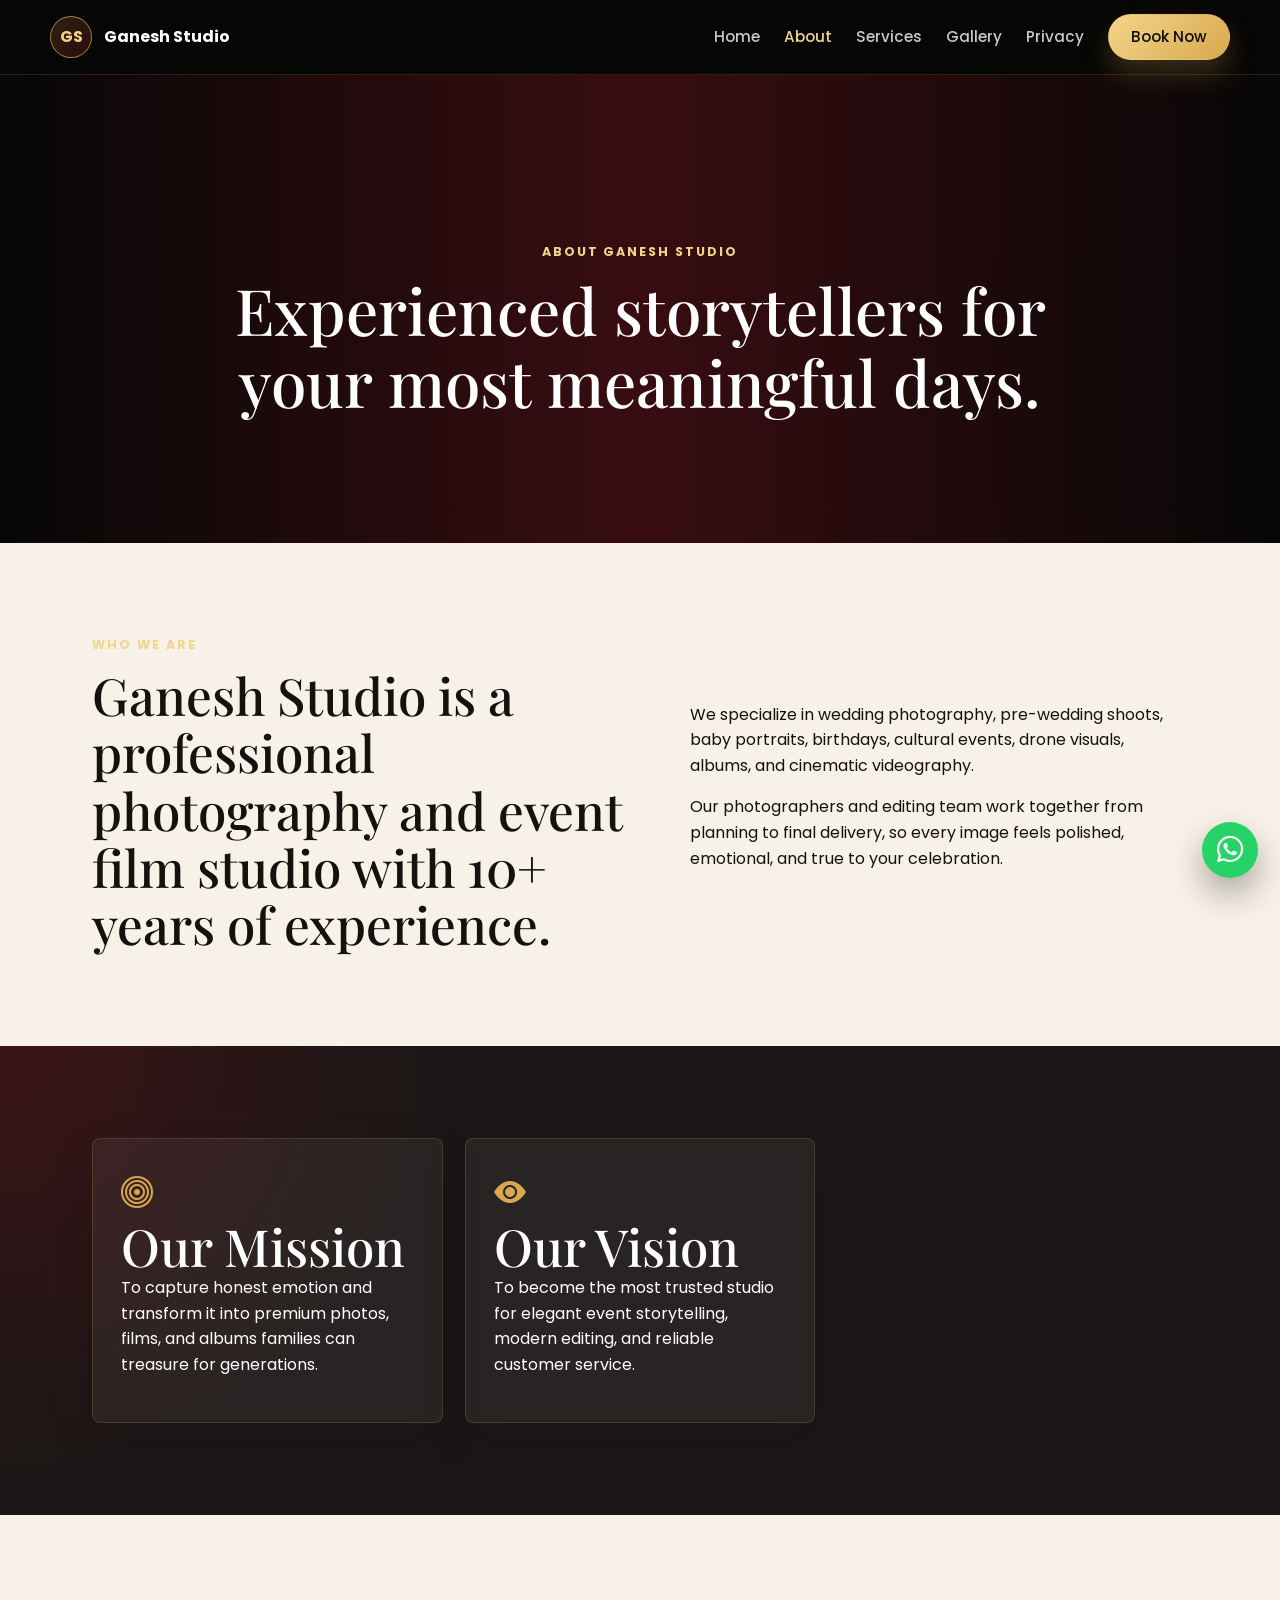
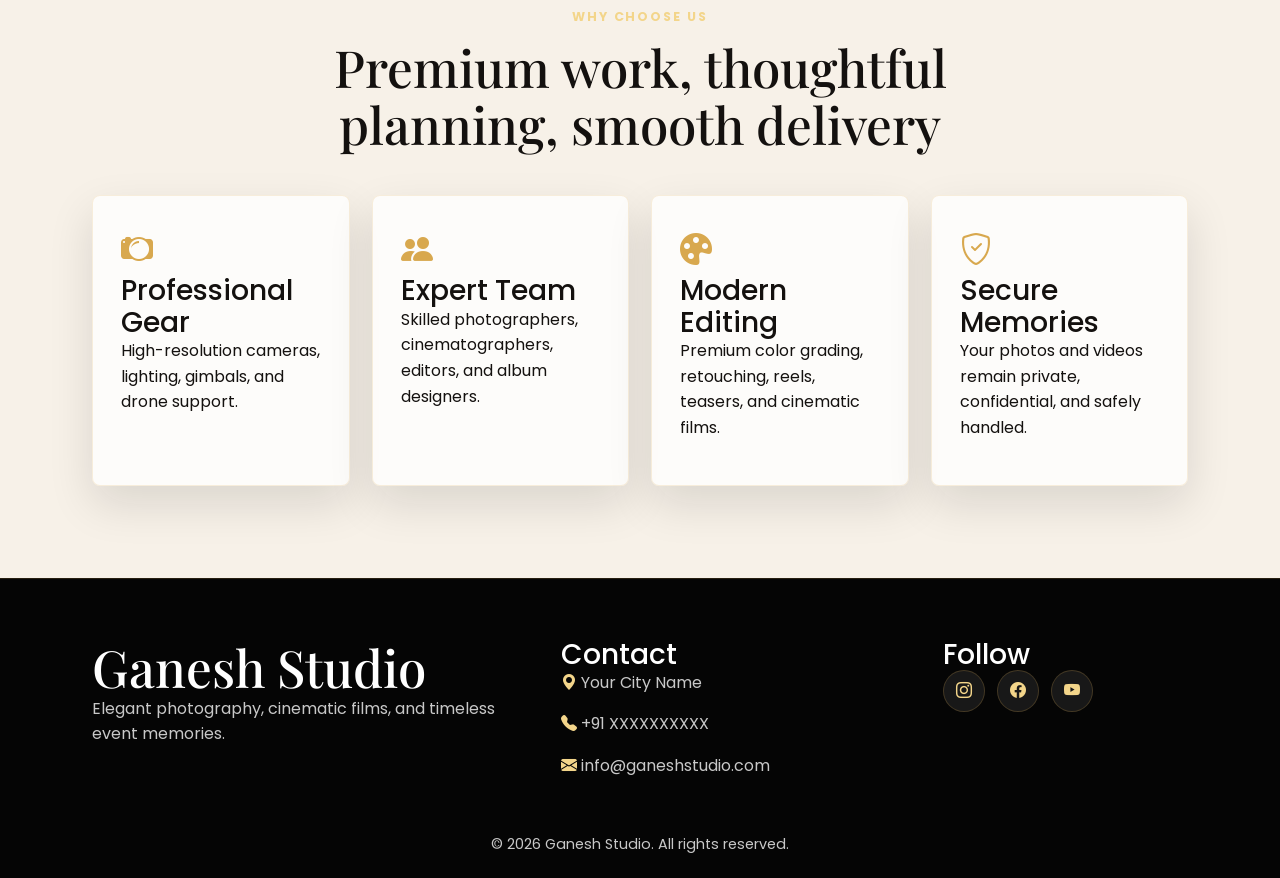
==== about.html @ 565bad9d "hgfdsa" ====
<!DOCTYPE html>
<html lang="en">
<head>
  <meta charset="UTF-8">
  <meta name="viewport" content="width=device-width, initial-scale=1.0">
  <meta name="description" content="Learn about Ganesh Studio, our experienced photographers, editing team, mission, vision, and premium event photography approach.">
  <title>About Us | Ganesh Studio</title>
  <link rel="preconnect" href="https://fonts.googleapis.com">
  <link rel="preconnect" href="https://fonts.gstatic.com" crossorigin>
  <link href="https://fonts.googleapis.com/css2?family=Playfair+Display:wght@600;700&family=Poppins:wght@300;400;500;600;700&display=swap" rel="stylesheet">
  <link href="https://cdn.jsdelivr.net/npm/bootstrap@5.3.3/dist/css/bootstrap.min.css" rel="stylesheet">
  <link rel="stylesheet" href="https://cdn.jsdelivr.net/npm/bootstrap-icons@1.11.3/font/bootstrap-icons.min.css">
  <link rel="stylesheet" href="style.css">
</head>
<body>
  <header class="site-header">
    <nav class="navbar" aria-label="Main navigation">
      <a class="brand" href="index.html"><span class="brand-mark">GS</span><span>Ganesh Studio</span></a>
      <button class="nav-toggle" type="button" aria-label="Open menu" aria-expanded="false"><span></span><span></span><span></span></button>
      <div class="nav-links">
        <a href="index.html">Home</a><a href="about.html" class="active">About</a><a href="services.html">Services</a><a href="gallery.html">Gallery</a><a href="privacy.html">Privacy</a><a href="services.html#booking" class="nav-cta">Book Now</a>
      </div>
    </nav>
  </header>

  <main>
    <section class="page-hero about-hero">
      <div class="hero-overlay"></div>
      <div class="container page-hero-content reveal">
        <p class="eyebrow">About Ganesh Studio</p>
        <h1>Experienced storytellers for your most meaningful days.</h1>
      </div>
    </section>

    <section class="section">
      <div class="container split">
        <div class="reveal">
          <p class="eyebrow">Who We Are</p>
          <h2>Ganesh Studio is a professional photography and event film studio with 10+ years of experience.</h2>
        </div>
        <div class="text-stack reveal">
          <p>We specialize in wedding photography, pre-wedding shoots, baby portraits, birthdays, cultural events, drone visuals, albums, and cinematic videography.</p>
          <p>Our photographers and editing team work together from planning to final delivery, so every image feels polished, emotional, and true to your celebration.</p>
        </div>
      </div>
    </section>

    <section class="section dark-section">
      <div class="container mission-grid">
        <article class="info-panel reveal">
          <i class="bi bi-bullseye"></i>
          <h2>Our Mission</h2>
          <p>To capture honest emotion and transform it into premium photos, films, and albums families can treasure for generations.</p>
        </article>
        <article class="info-panel reveal">
          <i class="bi bi-eye-fill"></i>
          <h2>Our Vision</h2>
          <p>To become the most trusted studio for elegant event storytelling, modern editing, and reliable customer service.</p>
        </article>
      </div>
    </section>

    <section class="section">
      <div class="container">
        <div class="section-heading reveal">
          <p class="eyebrow">Why Choose Us</p>
          <h2>Premium work, thoughtful planning, smooth delivery</h2>
        </div>
        <div class="why-grid">
          <div class="why-card reveal"><i class="bi bi-camera2"></i><h3>Professional Gear</h3><p>High-resolution cameras, lighting, gimbals, and drone support.</p></div>
          <div class="why-card reveal"><i class="bi bi-people-fill"></i><h3>Expert Team</h3><p>Skilled photographers, cinematographers, editors, and album designers.</p></div>
          <div class="why-card reveal"><i class="bi bi-palette-fill"></i><h3>Modern Editing</h3><p>Premium color grading, retouching, reels, teasers, and cinematic films.</p></div>
          <div class="why-card reveal"><i class="bi bi-shield-check"></i><h3>Secure Memories</h3><p>Your photos and videos remain private, confidential, and safely handled.</p></div>
        </div>
      </div>
    </section>
  </main>

  <footer class="footer">
    <div class="container footer-grid"><div><h2>Ganesh Studio</h2><p>Elegant photography, cinematic films, and timeless event memories.</p></div><div><h3>Contact</h3><p><i class="bi bi-geo-alt-fill"></i> Your City Name</p><p><i class="bi bi-telephone-fill"></i> +91 XXXXXXXXXX</p><p><i class="bi bi-envelope-fill"></i> info@ganeshstudio.com</p></div><div><h3>Follow</h3><div class="socials"><a href="#" aria-label="Instagram"><i class="bi bi-instagram"></i></a><a href="#" aria-label="Facebook"><i class="bi bi-facebook"></i></a><a href="#" aria-label="YouTube"><i class="bi bi-youtube"></i></a></div></div></div>
    <p class="copyright">© 2026 Ganesh Studio. All rights reserved.</p>
  </footer>
  <a class="whatsapp" href="https://wa.me/91XXXXXXXXXX" aria-label="Contact Ganesh Studio on WhatsApp"><i class="bi bi-whatsapp"></i></a>
  <script src="script.js"></script>
</body>
</html>
---- style.css ----
:root {
  --black: #070707;
  --ink: #14110f;
  --charcoal: #1b1716;
  --red: #5c1118;
  --red-soft: #8b1f2b;
  --gold: #d8a84e;
  --gold-light: #f3d58a;
  --white: #ffffff;
  --soft: #f7f1e8;
  --muted: #bcb2a6;
  --shadow: 0 24px 60px rgba(0, 0, 0, 0.28);
}

* { box-sizing: border-box; }

html { scroll-behavior: smooth; }

body {
  margin: 0;
  font-family: "Poppins", Arial, sans-serif;
  background: var(--black);
  color: var(--white);
  line-height: 1.6;
}

img { display: block; max-width: 100%; }
a { color: inherit; text-decoration: none; }
button, input, textarea, select { font: inherit; }

.container {
  width: min(1120px, calc(100% - 32px));
  margin: 0 auto;
}

.site-header {
  position: sticky;
  top: 0;
  z-index: 1000;
  background: rgba(7, 7, 7, 0.78);
  border-bottom: 1px solid rgba(216, 168, 78, 0.18);
  backdrop-filter: blur(18px);
}

.navbar {
  width: min(1180px, calc(100% - 32px));
  margin: 0 auto;
  min-height: 74px;
  display: flex;
  align-items: center;
  justify-content: space-between;
  gap: 24px;
}

.brand {
  display: inline-flex;
  align-items: center;
  gap: 12px;
  font-weight: 700;
  letter-spacing: 0;
}

.brand-mark {
  width: 42px;
  height: 42px;
  display: grid;
  place-items: center;
  border: 1px solid rgba(216, 168, 78, 0.7);
  border-radius: 50%;
  color: var(--gold-light);
  background: linear-gradient(135deg, rgba(216, 168, 78, 0.18), rgba(92, 17, 24, 0.45));
}

.nav-links {
  display: flex;
  align-items: center;
  gap: 24px;
}

.nav-links a {
  color: rgba(255, 255, 255, 0.78);
  font-size: 0.95rem;
  font-weight: 500;
  transition: color 0.25s ease;
}

.nav-links a:hover, .nav-links a.active { color: var(--gold-light); }

.nav-cta, .btn {
  display: inline-flex;
  align-items: center;
  justify-content: center;
  min-height: 46px;
  padding: 0 22px;
  border-radius: 999px;
  font-weight: 700;
  border: 1px solid transparent;
  cursor: pointer;
  transition: transform 0.25s ease, box-shadow 0.25s ease, background 0.25s ease;
}

.nav-links .nav-cta, .btn-primary {
  color: #120d08;
  background: linear-gradient(135deg, var(--gold-light), var(--gold));
  box-shadow: 0 14px 28px rgba(216, 168, 78, 0.24);
}

.btn-ghost {
  border-color: rgba(255, 255, 255, 0.32);
  color: var(--white);
  background: rgba(255, 255, 255, 0.08);
}

.btn:hover, .nav-cta:hover { transform: translateY(-2px); }

.nav-toggle {
  display: none;
  width: 44px;
  height: 44px;
  border: 1px solid rgba(216, 168, 78, 0.35);
  border-radius: 8px;
  background: rgba(255, 255, 255, 0.06);
}

.nav-toggle span {
  display: block;
  width: 20px;
  height: 2px;
  margin: 5px auto;
  background: var(--white);
}

.hero, .page-hero {
  position: relative;
  min-height: 92vh;
  display: grid;
  place-items: center;
  overflow: hidden;
  background-size: cover;
  background-position: center;
}

.home-hero {
  background-image: url("https://images.unsplash.com/photo-1606216794074-735e91aa2c92?auto=format&fit=crop&w=1800&q=85");
}

.about-hero { background-image: url("https://images.unsplash.com/photo-1516035069371-29a1b244cc32?auto=format&fit=crop&w=1800&q=85"); }
.services-hero { background-image: url("https://images.unsplash.com/photo-1485846234645-a62644f84728?auto=format&fit=crop&w=1800&q=85"); }
.gallery-hero { background-image: url("https://images.unsplash.com/photo-1519225421980-715cb0215aed?auto=format&fit=crop&w=1800&q=85"); }
.privacy-hero { background-image: url("https://images.unsplash.com/photo-1492691527719-9d1e07e534b4?auto=format&fit=crop&w=1800&q=85"); }

.hero-overlay {
  position: absolute;
  inset: 0;
  background: linear-gradient(90deg, rgba(7, 7, 7, 0.92), rgba(92, 17, 24, 0.58), rgba(7, 7, 7, 0.34));
}

.hero-content, .page-hero-content {
  position: relative;
  z-index: 1;
  width: min(900px, calc(100% - 32px));
  margin: 0 auto;
  text-align: center;
  padding-top: 42px;
}

.page-hero {
  min-height: 52vh;
}

.eyebrow {
  margin: 0 0 12px;
  color: var(--gold-light);
  font-size: 0.78rem;
  font-weight: 700;
  letter-spacing: 0.16em;
  text-transform: uppercase;
}

h1, h2, h3 {
  margin: 0;
  line-height: 1.12;
}

h1, h2 {
  font-family: "Playfair Display", Georgia, serif;
}

h1 {
  font-size: clamp(3.2rem, 8vw, 7.6rem);
}

.page-hero h1 {
  font-size: clamp(2.4rem, 5vw, 5rem);
}

h2 {
  font-size: clamp(2rem, 4vw, 3.5rem);
}

.hero-tagline {
  margin: 18px auto 20px;
  max-width: 720px;
  font-size: clamp(1.15rem, 2.3vw, 1.65rem);
  color: rgba(255, 255, 255, 0.9);
}

.offer {
  display: inline-flex;
  align-items: center;
  gap: 10px;
  margin: 8px 0 26px;
  padding: 12px 18px;
  border: 1px solid rgba(216, 168, 78, 0.42);
  border-radius: 999px;
  background: rgba(7, 7, 7, 0.54);
  color: var(--gold-light);
  font-weight: 700;
}

.hero-actions {
  display: flex;
  justify-content: center;
  gap: 14px;
  flex-wrap: wrap;
}

.section {
  padding: 92px 0;
  background: var(--soft);
  color: var(--ink);
}

.intro-band {
  background: linear-gradient(135deg, #fff8ed, #efe1cf);
}

.dark-section {
  background: radial-gradient(circle at top left, rgba(92, 17, 24, 0.5), transparent 32%), var(--charcoal);
  color: var(--white);
}

.split {
  display: grid;
  grid-template-columns: 1.05fr 0.95fr;
  gap: 48px;
  align-items: center;
}

.muted { color: #665d54; }
.dark-section .muted { color: rgba(255, 255, 255, 0.68); }

.section-heading {
  max-width: 760px;
  margin: 0 auto 42px;
  text-align: center;
}

.category-grid {
  display: grid;
  grid-template-columns: repeat(5, 1fr);
  gap: 18px;
}

.feature-card, .gallery-card {
  position: relative;
  min-height: 310px;
  overflow: hidden;
  border-radius: 8px;
  box-shadow: var(--shadow);
  isolation: isolate;
}

.feature-card img, .gallery-card img, .preview-grid img {
  width: 100%;
  height: 100%;
  object-fit: cover;
  transition: transform 0.55s ease, filter 0.55s ease;
}

.feature-card::after, .gallery-card::after {
  content: "";
  position: absolute;
  inset: 0;
  background: linear-gradient(180deg, transparent 25%, rgba(0, 0, 0, 0.82));
  z-index: 1;
}

.feature-card div, .gallery-card span {
  position: absolute;
  z-index: 2;
  left: 18px;
  right: 18px;
  bottom: 18px;
  color: var(--white);
}

.feature-card i {
  color: var(--gold-light);
  font-size: 1.4rem;
}

.feature-card h3 { margin-top: 8px; font-size: 1.05rem; }
.feature-card:hover img, .gallery-card:hover img, .preview-grid img:hover { transform: scale(1.08); filter: saturate(1.12); }

.preview-grid {
  display: grid;
  grid-template-columns: repeat(4, 1fr);
  gap: 16px;
  margin-bottom: 34px;
}

.preview-grid img {
  height: 310px;
  border-radius: 8px;
  box-shadow: var(--shadow);
}

.center { text-align: center; }

.testimonial-grid, .why-grid, .mission-grid, .pricing-grid {
  display: grid;
  grid-template-columns: repeat(3, 1fr);
  gap: 22px;
}

.testimonial, .why-card, .info-panel, .price-card, .service-item, .contact-form, .policy-content {
  border: 1px solid rgba(216, 168, 78, 0.18);
  border-radius: 8px;
  background: rgba(255, 255, 255, 0.78);
  box-shadow: 0 18px 45px rgba(20, 17, 15, 0.12);
}

.testimonial, .why-card, .info-panel, .price-card, .service-item {
  padding: 28px;
}

.testimonial strong, .testimonial span { display: block; }
.testimonial strong { color: var(--red); }
.testimonial span { color: #73675d; font-size: 0.9rem; }

.cta-section {
  padding: 78px 0;
  background: linear-gradient(135deg, var(--red), #1a080a);
}

.cta-wrap {
  display: flex;
  align-items: center;
  justify-content: space-between;
  gap: 28px;
}

.cta-wrap p { max-width: 650px; color: rgba(255, 255, 255, 0.78); }

.text-stack p:first-child { margin-top: 0; }
.info-panel { background: rgba(255, 255, 255, 0.06); }
.info-panel i, .why-card i, .service-item i { color: var(--gold); font-size: 2rem; }

.why-grid { grid-template-columns: repeat(4, 1fr); }

.service-list {
  display: grid;
  grid-template-columns: repeat(3, 1fr);
  gap: 22px;
}

.price-card {
  position: relative;
  background: rgba(255, 255, 255, 0.08);
  color: var(--white);
}

.price-card.featured {
  transform: translateY(-12px);
  border-color: rgba(216, 168, 78, 0.62);
}

.price { color: var(--gold-light); font-size: 2.2rem; font-weight: 800; margin: 18px 0 10px; }
.price-card ul { padding-left: 20px; color: rgba(255, 255, 255, 0.78); }
.badge { position: absolute; top: 18px; right: 18px; color: #170f09; background: var(--gold-light); border-radius: 999px; padding: 5px 12px; font-size: 0.75rem; font-weight: 800; }

.contact-layout {
  display: grid;
  grid-template-columns: 0.95fr 1.05fr;
  gap: 38px;
}

.map-wrap {
  margin-top: 28px;
  overflow: hidden;
  border-radius: 8px;
  box-shadow: var(--shadow);
  aspect-ratio: 16 / 10;
}

.map-wrap iframe { width: 100%; height: 100%; border: 0; }

.contact-form {
  padding: 28px;
  display: grid;
  gap: 16px;
}

.contact-form label {
  display: grid;
  gap: 7px;
  color: #3a312b;
  font-weight: 700;
}

.contact-form input, .contact-form textarea, .contact-form select {
  width: 100%;
  border: 1px solid rgba(20, 17, 15, 0.14);
  border-radius: 8px;
  padding: 13px 14px;
  background: #fffdf9;
  color: var(--ink);
  outline: none;
}

.contact-form input:focus, .contact-form textarea:focus, .contact-form select:focus {
  border-color: var(--gold);
  box-shadow: 0 0 0 4px rgba(216, 168, 78, 0.15);
}

.contact-form .error {
  border-color: #b32835;
}

.form-status {
  margin: 0;
  color: var(--red);
  font-weight: 700;
}

.filter-bar {
  display: flex;
  justify-content: center;
  gap: 12px;
  flex-wrap: wrap;
  margin-bottom: 36px;
}

.filter-btn {
  border: 1px solid rgba(92, 17, 24, 0.18);
  border-radius: 999px;
  padding: 10px 18px;
  color: var(--ink);
  background: var(--white);
  cursor: pointer;
  font-weight: 700;
}

.filter-btn.active, .filter-btn:hover {
  color: #170f09;
  background: var(--gold);
}

.gallery-grid {
  display: grid;
  grid-template-columns: repeat(4, 1fr);
  gap: 18px;
}

.gallery-card {
  min-height: 290px;
  border: 0;
  padding: 0;
  cursor: pointer;
  background: var(--charcoal);
}

.gallery-card.hide { display: none; }

.lightbox {
  position: fixed;
  inset: 0;
  z-index: 2000;
  display: none;
  place-items: center;
  padding: 26px;
  background: rgba(0, 0, 0, 0.88);
}

.lightbox.open { display: grid; }
.lightbox img { max-height: 86vh; border-radius: 8px; box-shadow: var(--shadow); }

.lightbox-close {
  position: absolute;
  top: 22px;
  right: 22px;
  width: 46px;
  height: 46px;
  border: 1px solid rgba(255, 255, 255, 0.22);
  border-radius: 50%;
  color: var(--white);
  background: rgba(255, 255, 255, 0.08);
  cursor: pointer;
}

.policy-content {
  max-width: 900px;
  padding: 38px;
}

.policy-content h2 {
  margin-top: 30px;
  font-size: 1.7rem;
  color: var(--red);
}

.footer {
  padding: 60px 0 22px;
  background: #050505;
  color: rgba(255, 255, 255, 0.78);
  border-top: 1px solid rgba(216, 168, 78, 0.16);
}

.footer-grid {
  display: grid;
  grid-template-columns: 1.25fr 1fr 0.7fr;
  gap: 32px;
}

.footer h2, .footer h3 { color: var(--white); }
.footer i { color: var(--gold-light); }

.socials { display: flex; gap: 12px; }
.socials a {
  width: 42px;
  height: 42px;
  display: grid;
  place-items: center;
  border-radius: 50%;
  background: rgba(255, 255, 255, 0.08);
  border: 1px solid rgba(216, 168, 78, 0.22);
}

.copyright {
  margin: 38px 0 0;
  text-align: center;
  font-size: 0.9rem;
}

.whatsapp {
  position: fixed;
  right: 22px;
  bottom: 22px;
  z-index: 1200;
  width: 56px;
  height: 56px;
  display: grid;
  place-items: center;
  border-radius: 50%;
  background: #25d366;
  color: var(--white);
  font-size: 1.65rem;
  box-shadow: 0 16px 34px rgba(0, 0, 0, 0.32);
}

.reveal {
  opacity: 0;
  transform: translateY(24px);
  transition: opacity 0.7s ease, transform 0.7s ease;
}

.reveal.visible {
  opacity: 1;
  transform: translateY(0);
}

@media (max-width: 1020px) {
  .category-grid, .gallery-grid { grid-template-columns: repeat(2, 1fr); }
  .why-grid, .service-list { grid-template-columns: repeat(2, 1fr); }
  .preview-grid { grid-template-columns: repeat(2, 1fr); }
}

@media (max-width: 760px) {
  .navbar { min-height: 68px; }
  .nav-toggle { display: block; }
  .nav-links {
    position: fixed;
    inset: 68px 0 auto 0;
    display: grid;
    gap: 0;
    padding: 12px 16px 20px;
    background: rgba(7, 7, 7, 0.97);
    border-bottom: 1px solid rgba(216, 168, 78, 0.18);
    transform: translateY(-130%);
    transition: transform 0.3s ease;
  }
  .nav-links.open { transform: translateY(0); }
  .nav-links a { padding: 12px 0; }
  .nav-links .nav-cta { margin-top: 8px; }
  .hero { min-height: 86vh; }
  .page-hero { min-height: 46vh; }
  .section { padding: 68px 0; }
  .split, .contact-layout, .cta-wrap, .footer-grid { grid-template-columns: 1fr; }
  .cta-wrap { align-items: flex-start; }
  .testimonial-grid, .mission-grid, .pricing-grid { grid-template-columns: 1fr; }
  .price-card.featured { transform: none; }
}

@media (max-width: 540px) {
  .container, .navbar { width: min(100% - 24px, 1120px); }
  .hero-content, .page-hero-content { width: min(100% - 24px, 900px); }
  .category-grid, .gallery-grid, .why-grid, .service-list, .preview-grid { grid-template-columns: 1fr; }
  .feature-card, .gallery-card, .preview-grid img { min-height: 250px; height: 250px; }
  .offer { border-radius: 8px; }
  .btn { width: 100%; }
  .filter-btn { flex: 1 1 auto; }
  .policy-content { padding: 24px; }
}
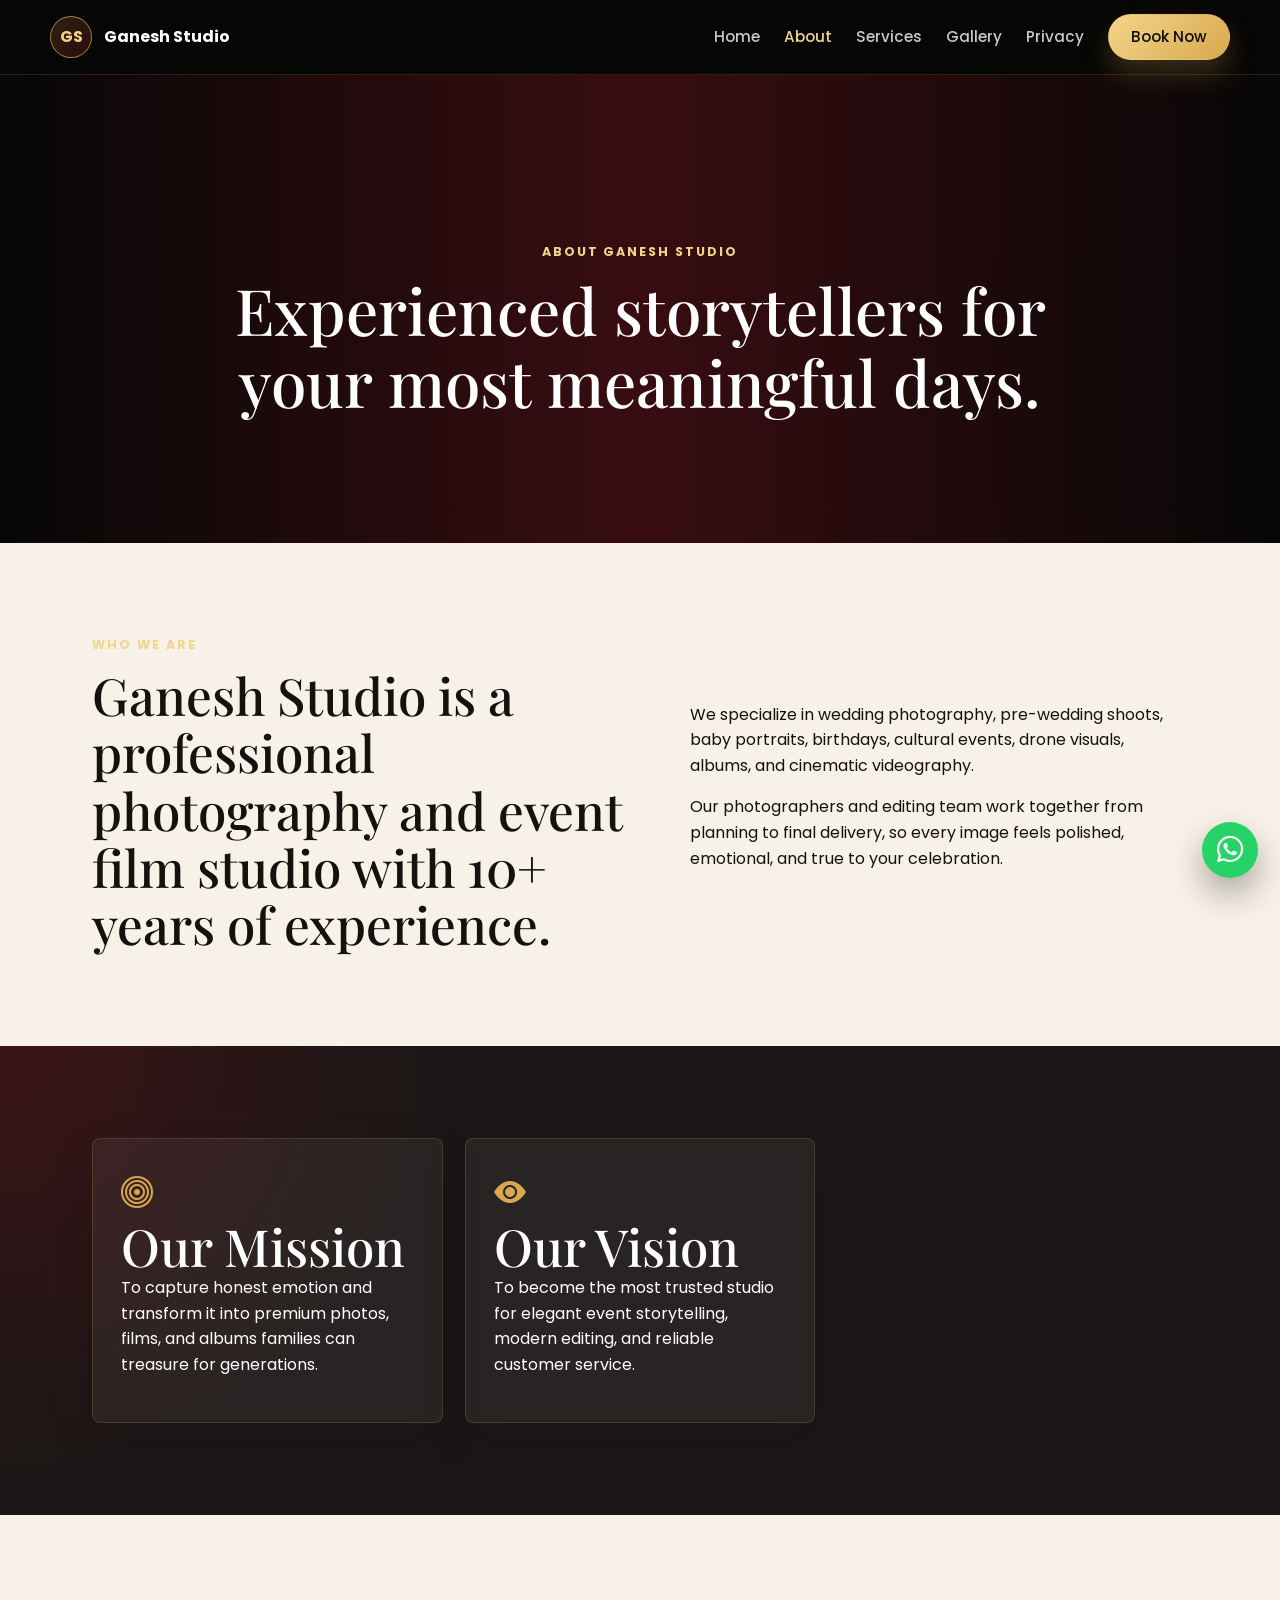
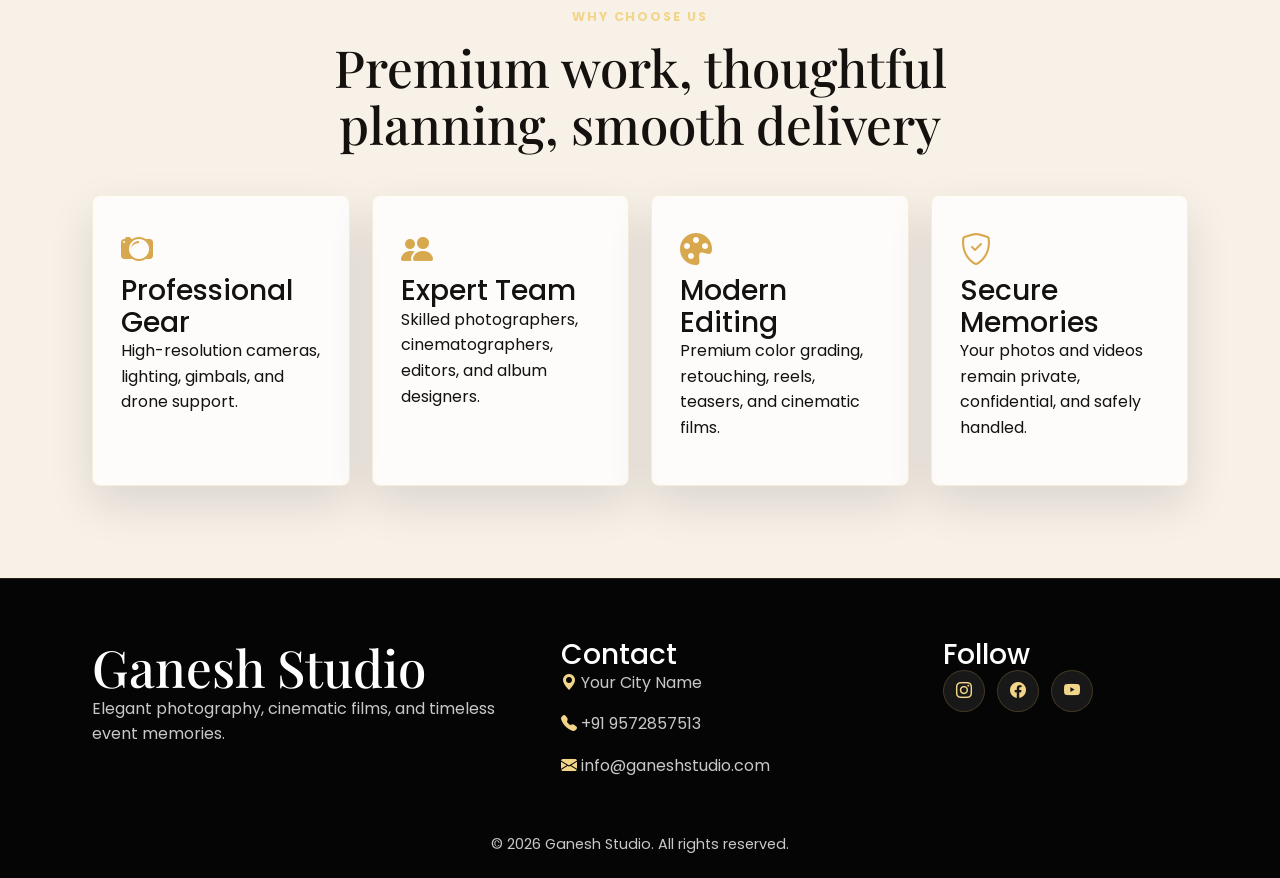
==== commit e5651795: "jhgfds" ====
--- a/about.html
+++ b/about.html
@@ -77,10 +77,10 @@
   </main>
 
   <footer class="footer">
-    <div class="container footer-grid"><div><h2>Ganesh Studio</h2><p>Elegant photography, cinematic films, and timeless event memories.</p></div><div><h3>Contact</h3><p><i class="bi bi-geo-alt-fill"></i> Your City Name</p><p><i class="bi bi-telephone-fill"></i> +91 XXXXXXXXXX</p><p><i class="bi bi-envelope-fill"></i> info@ganeshstudio.com</p></div><div><h3>Follow</h3><div class="socials"><a href="#" aria-label="Instagram"><i class="bi bi-instagram"></i></a><a href="#" aria-label="Facebook"><i class="bi bi-facebook"></i></a><a href="#" aria-label="YouTube"><i class="bi bi-youtube"></i></a></div></div></div>
+    <div class="container footer-grid"><div><h2>Ganesh Studio</h2><p>Elegant photography, cinematic films, and timeless event memories.</p></div><div><h3>Contact</h3><p><i class="bi bi-geo-alt-fill"></i> Your City Name</p><p><i class="bi bi-telephone-fill"></i> +91 9572857513</p><p><i class="bi bi-envelope-fill"></i> info@ganeshstudio.com</p></div><div><h3>Follow</h3><div class="socials"><a href="#" aria-label="Instagram"><i class="bi bi-instagram"></i></a><a href="#" aria-label="Facebook"><i class="bi bi-facebook"></i></a><a href="#" aria-label="YouTube"><i class="bi bi-youtube"></i></a></div></div></div>
     <p class="copyright">© 2026 Ganesh Studio. All rights reserved.</p>
   </footer>
-  <a class="whatsapp" href="https://wa.me/91XXXXXXXXXX" aria-label="Contact Ganesh Studio on WhatsApp"><i class="bi bi-whatsapp"></i></a>
+  <a class="whatsapp" href="https://wa.me/919572857513" aria-label="Contact Ganesh Studio on WhatsApp"><i class="bi bi-whatsapp"></i></a>
   <script src="script.js"></script>
 </body>
 </html>
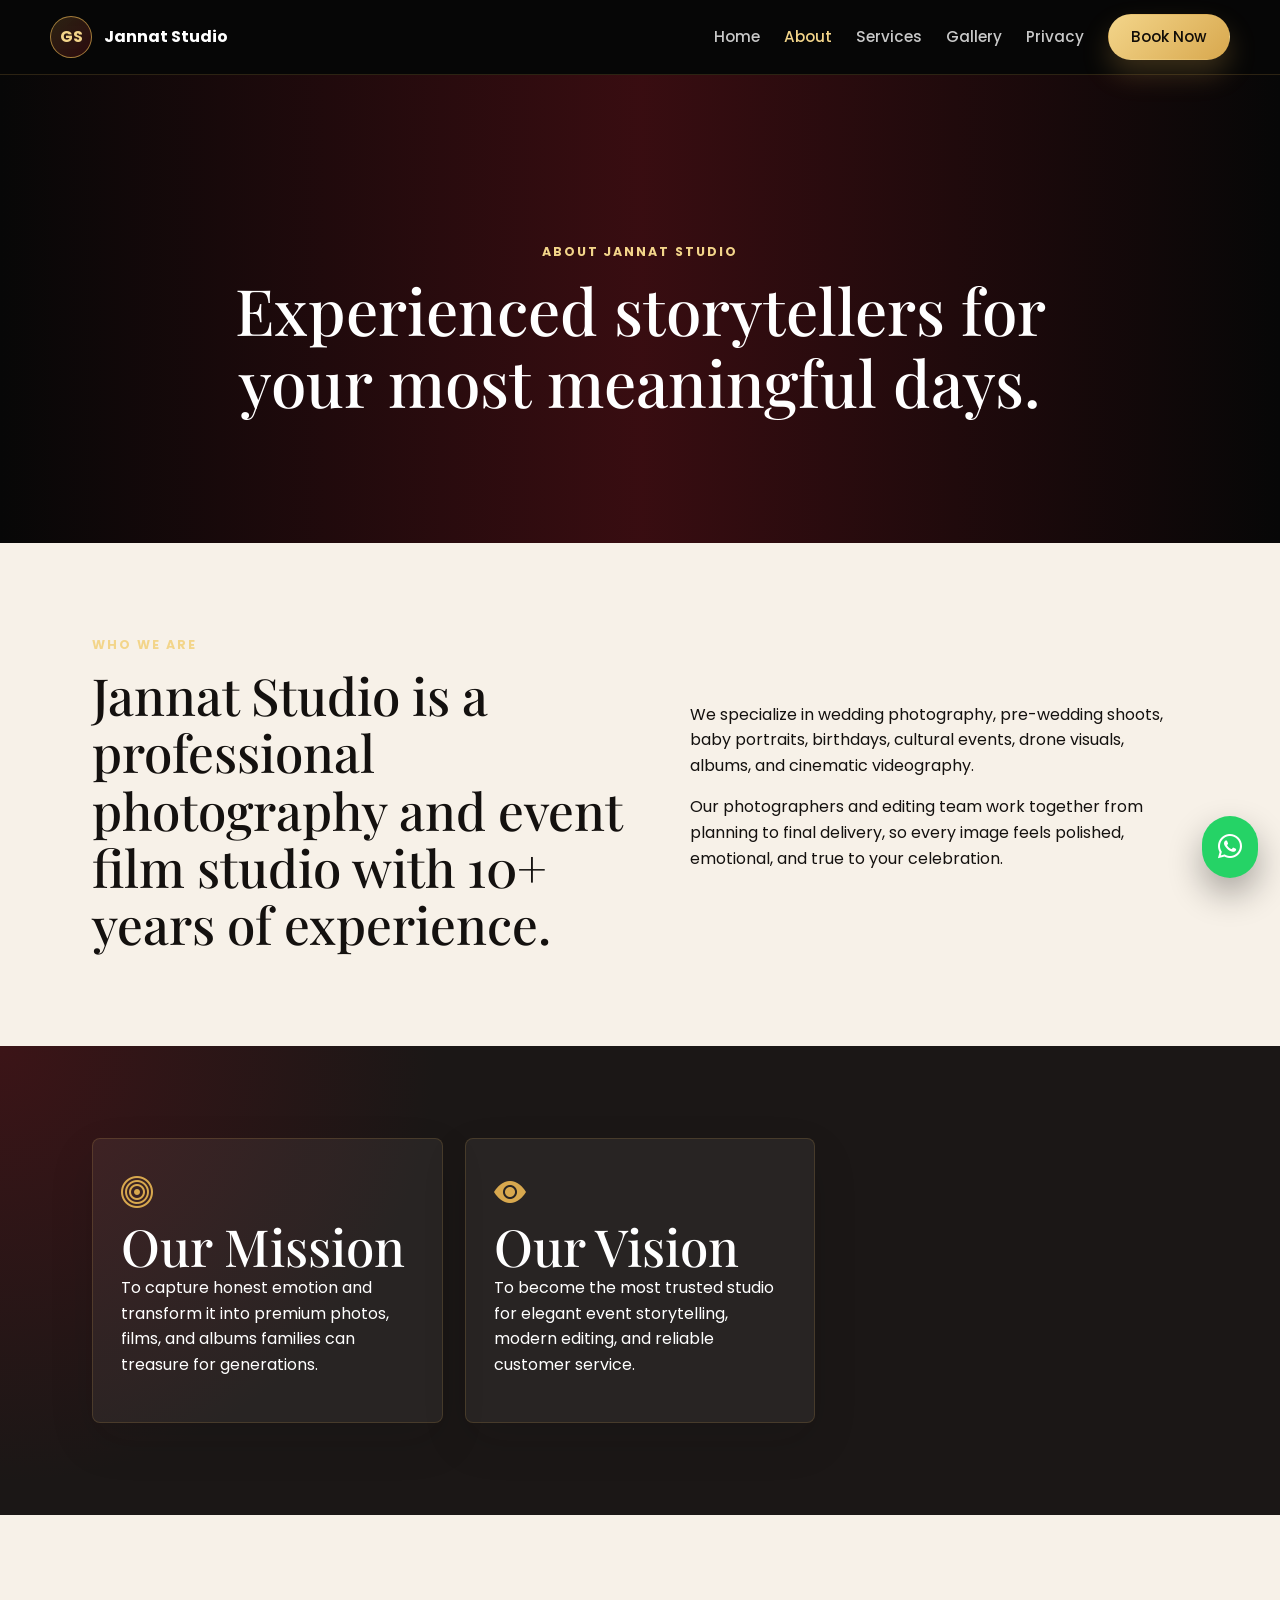
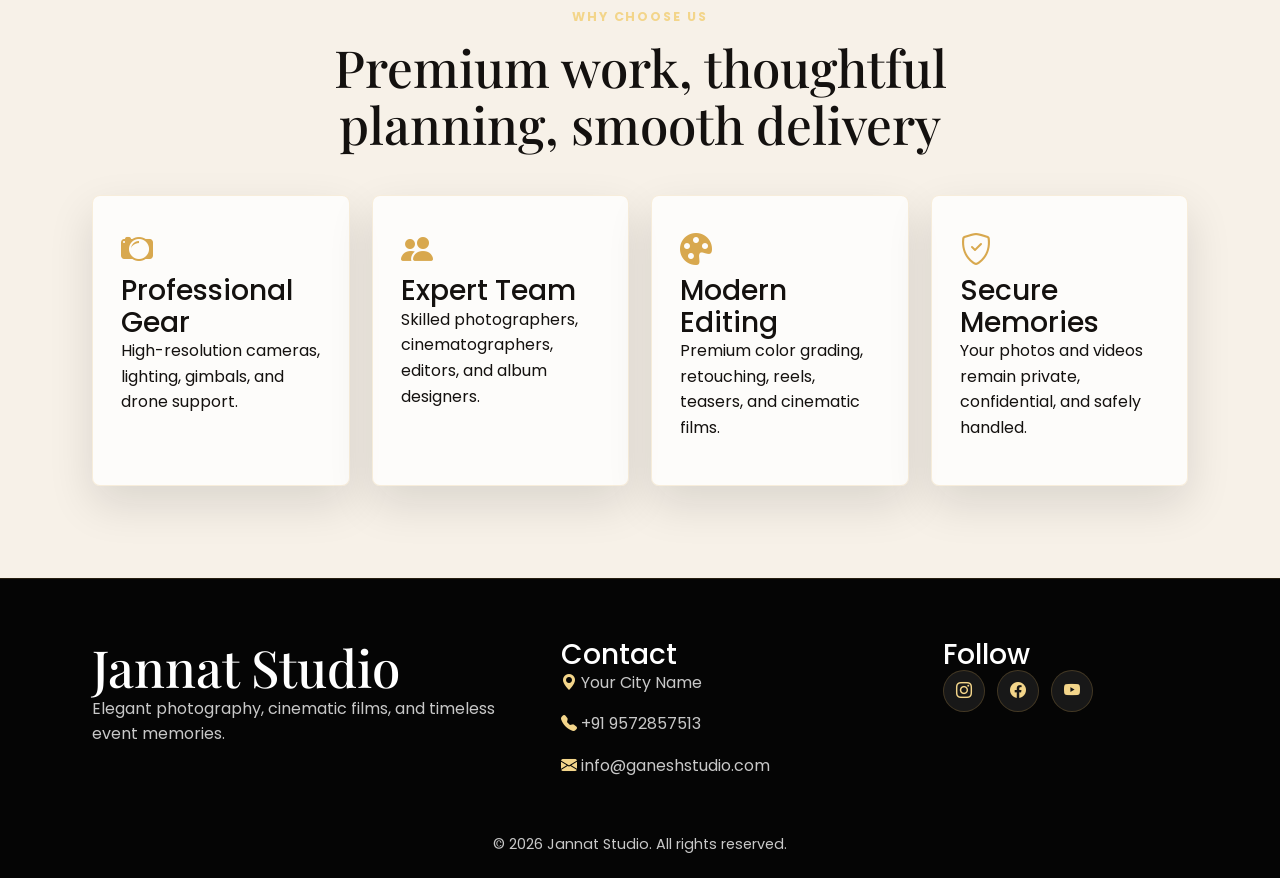
==== commit 50c31a8c: "hgfdsa" ====
--- a/about.html
+++ b/about.html
@@ -3,8 +3,8 @@
 <head>
   <meta charset="UTF-8">
   <meta name="viewport" content="width=device-width, initial-scale=1.0">
-  <meta name="description" content="Learn about Ganesh Studio, our experienced photographers, editing team, mission, vision, and premium event photography approach.">
-  <title>About Us | Ganesh Studio</title>
+  <meta name="description" content="Learn about Jannat Studio, our experienced photographers, editing team, mission, vision, and premium event photography approach.">
+  <title>About Us | Jannat Studio</title>
   <link rel="preconnect" href="https://fonts.googleapis.com">
   <link rel="preconnect" href="https://fonts.gstatic.com" crossorigin>
   <link href="https://fonts.googleapis.com/css2?family=Playfair+Display:wght@600;700&family=Poppins:wght@300;400;500;600;700&display=swap" rel="stylesheet">
@@ -15,7 +15,7 @@
 <body>
   <header class="site-header">
     <nav class="navbar" aria-label="Main navigation">
-      <a class="brand" href="index.html"><span class="brand-mark">GS</span><span>Ganesh Studio</span></a>
+      <a class="brand" href="index.html"><span class="brand-mark">GS</span><span>Jannat Studio</span></a>
       <button class="nav-toggle" type="button" aria-label="Open menu" aria-expanded="false"><span></span><span></span><span></span></button>
       <div class="nav-links">
         <a href="index.html">Home</a><a href="about.html" class="active">About</a><a href="services.html">Services</a><a href="gallery.html">Gallery</a><a href="privacy.html">Privacy</a><a href="services.html#booking" class="nav-cta">Book Now</a>
@@ -27,7 +27,7 @@
     <section class="page-hero about-hero">
       <div class="hero-overlay"></div>
       <div class="container page-hero-content reveal">
-        <p class="eyebrow">About Ganesh Studio</p>
+        <p class="eyebrow">About Jannat Studio</p>
         <h1>Experienced storytellers for your most meaningful days.</h1>
       </div>
     </section>
@@ -36,7 +36,7 @@
       <div class="container split">
         <div class="reveal">
           <p class="eyebrow">Who We Are</p>
-          <h2>Ganesh Studio is a professional photography and event film studio with 10+ years of experience.</h2>
+          <h2>Jannat Studio is a professional photography and event film studio with 10+ years of experience.</h2>
         </div>
         <div class="text-stack reveal">
           <p>We specialize in wedding photography, pre-wedding shoots, baby portraits, birthdays, cultural events, drone visuals, albums, and cinematic videography.</p>
@@ -77,10 +77,10 @@
   </main>
 
   <footer class="footer">
-    <div class="container footer-grid"><div><h2>Ganesh Studio</h2><p>Elegant photography, cinematic films, and timeless event memories.</p></div><div><h3>Contact</h3><p><i class="bi bi-geo-alt-fill"></i> Your City Name</p><p><i class="bi bi-telephone-fill"></i> +91 9572857513</p><p><i class="bi bi-envelope-fill"></i> info@ganeshstudio.com</p></div><div><h3>Follow</h3><div class="socials"><a href="#" aria-label="Instagram"><i class="bi bi-instagram"></i></a><a href="#" aria-label="Facebook"><i class="bi bi-facebook"></i></a><a href="#" aria-label="YouTube"><i class="bi bi-youtube"></i></a></div></div></div>
-    <p class="copyright">© 2026 Ganesh Studio. All rights reserved.</p>
+    <div class="container footer-grid"><div><h2>Jannat Studio</h2><p>Elegant photography, cinematic films, and timeless event memories.</p></div><div><h3>Contact</h3><p><i class="bi bi-geo-alt-fill"></i> Your City Name</p><p><i class="bi bi-telephone-fill"></i> +91 9572857513</p><p><i class="bi bi-envelope-fill"></i> info@ganeshstudio.com</p></div><div><h3>Follow</h3><div class="socials"><a href="#" aria-label="Instagram"><i class="bi bi-instagram"></i></a><a href="#" aria-label="Facebook"><i class="bi bi-facebook"></i></a><a href="#" aria-label="YouTube"><i class="bi bi-youtube"></i></a></div></div></div>
+    <p class="copyright">© 2026 Jannat Studio. All rights reserved.</p>
   </footer>
-  <a class="whatsapp" href="https://wa.me/919572857513" aria-label="Contact Ganesh Studio on WhatsApp"><i class="bi bi-whatsapp"></i></a>
+  <a class="whatsapp" href="https://wa.me/919572857513" aria-label="Contact Jannat Studio on WhatsApp"><i class="bi bi-whatsapp"></i></a>
   <script src="script.js"></script>
 </body>
 </html>
--- a/style.css
+++ b/style.css
@@ -548,15 +548,43 @@
   right: 22px;
   bottom: 22px;
   z-index: 1200;
-  width: 56px;
-  height: 56px;
-  display: grid;
-  place-items: center;
-  border-radius: 50%;
+  display: flex;
+  align-items: center;
+  justify-content: center;
+  gap: 8px;
+  padding: 12px 16px;
+  border-radius: 28px;
   background: #25d366;
   color: var(--white);
-  font-size: 1.65rem;
+  font-size: 1rem;
+  font-weight: 600;
   box-shadow: 0 16px 34px rgba(0, 0, 0, 0.32);
+}
+
+.whatsapp i {
+  font-size: 1.5rem;
+}
+
+.whatsapp-top {
+  position: fixed;
+  top: 22px;
+  right: 22px;
+  z-index: 10000;
+  display: flex;
+  align-items: center;
+  justify-content: center;
+  gap: 8px;
+  padding: 12px 16px;
+  border-radius: 28px;
+  background: #25d366;
+  color: var(--white);
+  font-size: 1rem;
+  font-weight: 600;
+  box-shadow: 0 16px 34px rgba(0, 0, 0, 0.32);
+}
+
+.whatsapp-top i {
+  font-size: 1.5rem;
 }
 
 .reveal {
@@ -568,6 +596,41 @@
 .reveal.visible {
   opacity: 1;
   transform: translateY(0);
+}
+
+#popup {
+  position: fixed;
+  top: 0;
+  left: 0;
+  width: 100vw;
+  height: 100vh;
+  background: black;
+  z-index: 9999;
+}
+
+#popup img {
+  width: 100%;
+  height: 100%;
+  object-fit: contain;
+  cursor: pointer;
+}
+
+.popup-close {
+  position: absolute;
+  top: 22px;
+  left: 22px;
+  z-index: 10001;
+  width: 46px;
+  height: 46px;
+  border: 1px solid rgba(255, 255, 255, 0.22);
+  border-radius: 50%;
+  color: var(--white);
+  background: rgba(255, 255, 255, 0.08);
+  cursor: pointer;
+  display: flex;
+  align-items: center;
+  justify-content: center;
+  font-size: 1.5rem;
 }
 
 @media (max-width: 1020px) {
